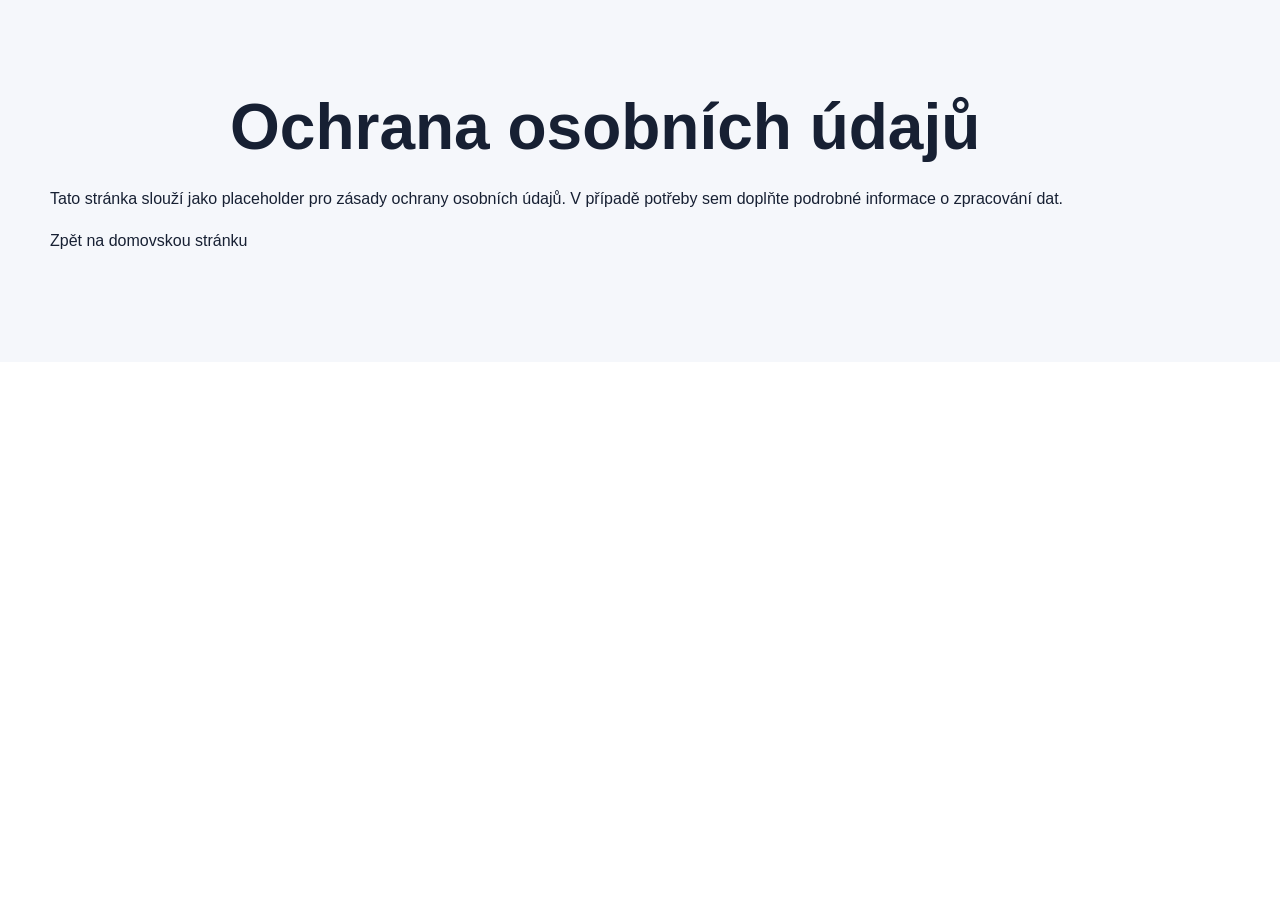
==== privacy.html @ f129d0da "Hopefully finished contact form, with security" ====
<!DOCTYPE html>
<html lang="cs">
<head>
  <meta charset="UTF-8" />
  <meta name="viewport" content="width=device-width, initial-scale=1.0" />
  <title>Ochrana osobních údajů | 1Fin s.r.o.</title>
  <link rel="stylesheet" href="css/style.css" />
</head>
<body>
  <main class="section section-muted">
    <div class="container">
      <h1>Ochrana osobních údajů</h1>
      <p>Tato stránka slouží jako placeholder pro zásady ochrany osobních údajů. V případě potřeby sem doplňte podrobné informace o zpracování dat.</p>
      <p><a href="index.html">Zpět na domovskou stránku</a></p>
    </div>
  </main>
</body>
</html>
---- css/style.css ----
:root {
  --color-navy: #173657;
  --color-navy-dark: #102942;
  --color-blue: #2563eb;
  --color-blue-dark: #1d4ed8;
  --color-bg: #ffffff;
  --color-section: #f5f7fb;
  --color-text: #172033;
  --color-muted: #667085;
  --color-border: #e5e9f2;
  --color-white: #ffffff;

  --container: 1180px;
  --radius: 20px;
  --shadow: 0 24px 60px rgba(15, 23, 42, 0.12);
}

* {
  box-sizing: border-box;
}

html {
  scroll-behavior: smooth;
}

body {
  margin: 0;
  font-family: Arial, Helvetica, sans-serif;
  color: var(--color-text);
  background: var(--color-bg);
  line-height: 1.6;
}

a {
  color: inherit;
  text-decoration: none;
}

p {
  margin-top: 0;
}

.container {
  width: min(100% - 40px, var(--container));
  margin: 0 auto;
}

/* Header */

.site-header {
  position: sticky;
  top: 0;
  z-index: 50;
  background: rgba(255, 255, 255, 0.96);
  border-bottom: 1px solid var(--color-border);
  backdrop-filter: blur(12px);
}

.header-inner {
  min-height: 78px;
  display: flex;
  align-items: center;
  justify-content: space-between;
  gap: 24px;
}

.brand {
  display: inline-flex;
  align-items: center;
  gap: 12px;
  font-weight: 800;
}

.brand-mark {
  width: 42px;
  height: 42px;
  border-radius: 14px;
  display: grid;
  place-items: center;
  background: var(--color-navy);
  color: var(--color-white);
  font-size: 15px;
  letter-spacing: 0;
}

.brand-text {
  font-size: 18px;
}

.nav {
  display: flex;
  align-items: center;
  gap: 10px;
}

.nav a {
  padding: 10px 14px;
  border-radius: 12px;
  color: #4b5563;
  font-weight: 700;
  font-size: 15px;
}

.nav a:hover {
  background: #eef4ff;
  color: var(--color-blue);
}

.header-actions {
  display: flex;
  align-items: center;
  gap: 12px;
}

.language-switch {
  display: inline-flex;
  padding: 4px;
  background: #eef2f7;
  border-radius: 999px;
}

.language-switch a {
  padding: 7px 10px;
  border-radius: 999px;
  color: #536174;
  font-weight: 800;
  font-size: 13px;
}

.language-switch a.active {
  background: var(--color-white);
  color: var(--color-blue);
  box-shadow: 0 4px 12px rgba(15, 23, 42, 0.08);
}

.language-select-wrap {
  display: flex;
  align-items: center;
  gap: 10px;
  font-weight: 800;
  color: #4b5563;
}

.language-select {
  min-height: 42px;
  padding: 8px 38px 8px 14px;
  border: 2px solid var(--color-blue);
  border-radius: 12px;
  background: white;
  color: var(--color-text);
  font: inherit;
  font-weight: 700;
  cursor: pointer;
}

.language-select:focus {
  outline: none;
  box-shadow: 0 0 0 4px rgba(37, 99, 235, 0.16);
}

/* Buttons */

.btn {
  display: inline-flex;
  align-items: center;
  justify-content: center;
  min-height: 48px;
  padding: 13px 22px;
  border-radius: 14px;
  border: 1px solid transparent;
  font-weight: 800;
  line-height: 1;
  transition: transform 0.15s ease, background 0.15s ease, border-color 0.15s ease;
}

.btn:hover {
  transform: translateY(-1px);
}

.btn-small {
  min-height: 42px;
  padding: 10px 18px;
  border-radius: 12px;
}

.btn-primary {
  background: var(--color-blue);
  color: var(--color-white);
}

.btn-primary:hover {
  background: var(--color-blue-dark);
}

.btn-light {
  background: var(--color-white);
  color: var(--color-navy);
}

.btn-outline {
  color: var(--color-white);
  border-color: rgba(255, 255, 255, 0.35);
  background: rgba(255, 255, 255, 0.04);
}

.btn-outline:hover {
  border-color: rgba(255, 255, 255, 0.7);
}

.btn-secondary {
  background: var(--color-white);
  color: var(--color-navy);
  border-color: var(--color-border);
}

/* Hero */

.hero {
  padding: 92px 0 104px;
  background:
    radial-gradient(circle at 80% 20%, rgba(37, 99, 235, 0.32), transparent 28%),
    linear-gradient(135deg, var(--color-navy-dark), var(--color-navy));
  color: var(--color-white);
}

.hero-grid {
  max-width: 840px;
  margin: 0 auto;
  text-align: center;
}

.badge {
  width: fit-content;
  margin: 0 auto 26px;
  padding: 8px 16px;
  border-radius: 999px;
  background: rgba(255, 255, 255, 0.12);
  color: #dbeafe;
  font-weight: 800;
  font-size: 14px;
}

h1,
h2,
h3 {
  margin-top: 0;
  line-height: 1.1;
}

h1 {
  max-width: 820px;
  margin-left: auto;
  margin-right: auto;
  margin-bottom: 24px;
  font-size: 64px;
  letter-spacing: 0;
}

h2 {
  margin-bottom: 18px;
  font-size: 44px;
  letter-spacing: 0;
}

h3 {
  margin-bottom: 12px;
  font-size: 21px;
}

.hero-text {
  max-width: 620px;
  margin-left: auto;
  margin-right: auto;
  margin-bottom: 34px;
  color: #d6e2f0;
  font-size: 20px;
}

.hero-actions {
  display: flex;
  flex-wrap: wrap;
  justify-content: center;
  gap: 14px;
  margin-bottom: 54px;
}

.hero-stats {
  display: grid;
  grid-template-columns: repeat(3, 1fr);
  max-width: 650px;
  margin: 0 auto;
  padding-top: 28px;
  border-top: 1px solid rgba(255, 255, 255, 0.16);
  gap: 24px;
}

.hero-stats strong {
  display: block;
  font-size: 26px;
  line-height: 1.1;
}

.hero-stats span {
  color: #b8c7d9;
  font-size: 14px;
}

/* Sections */

.section {
  padding: 92px 0;
}

.section-muted {
  background: var(--color-section);
}

.section-label {
  margin-bottom: 12px;
  color: var(--color-blue);
  font-weight: 900;
  text-transform: uppercase;
  font-size: 13px;
  letter-spacing: 0;
}

.section-label.light {
  color: #bfdbfe;
}

.split {
  display: grid;
  grid-template-columns: 0.85fr 1.15fr;
  gap: 72px;
  align-items: start;
}

.section-text {
  color: var(--color-muted);
  font-size: 18px;
}

.section-text p:last-child {
  margin-bottom: 0;
}

.section-heading {
  max-width: 760px;
  margin-bottom: 38px;
}

.section-heading p {
  color: var(--color-muted);
  font-size: 18px;
}

/* Cards */

.cards-grid {
  display: grid;
  grid-template-columns: repeat(3, 1fr);
  grid-auto-rows: 1fr;
  gap: 22px;
  align-items: stretch;
}

.card {
  display: flex;
  flex-direction: column;
  height: 100%;
  min-height: 310px;
  padding: 26px;
  border: 1px solid var(--color-border);
  border-radius: var(--radius);
  background: var(--color-white);
  box-shadow: 0 14px 34px rgba(15, 23, 42, 0.06);
}

.card-active {
  border-color: rgba(37, 99, 235, 0.26);
  box-shadow: 0 18px 44px rgba(15, 23, 42, 0.1);
}

.card-active .card-icon {
  background: #dbeafe;
}

.card-icon {
  width: 58px;
  height: 58px;
  margin-bottom: 22px;
  border-radius: 16px;
  display: grid;
  place-items: center;
  background: #eef4ff;
  font-size: 28px;
}

.card p {
  margin-bottom: 0;
  color: var(--color-muted);
}

.card-active p {
  flex: 1;
  margin-bottom: 22px;
}

.card-button {
  width: 100%;
  margin-top: auto;
  min-height: 50px;
  padding-left: 16px;
  padding-right: 16px;
  text-align: center;
  line-height: 1.15;
}

/* Dark section */

.dark-section {
  background:
    radial-gradient(circle at 15% 20%, rgba(37, 99, 235, 0.24), transparent 28%),
    var(--color-navy-dark);
  color: var(--color-white);
}

.light-text {
  color: #d6e2f0;
}

/* Price */

.price-box {
  display: grid;
  grid-template-columns: 0.9fr 1.1fr;
  gap: 52px;
  align-items: center;
  padding: 42px;
  border: 1px solid var(--color-border);
  border-radius: 28px;
  background: var(--color-white);
  box-shadow: var(--shadow);
}

.price-box p:last-child {
  margin-bottom: 0;
  color: var(--color-muted);
  font-size: 18px;
}

/* Advisor */

.advisor-section {
  background:
    linear-gradient(180deg, #f5f7fb 0%, #ffffff 100%);
}

.advisor-grid {
  display: grid;
  grid-template-columns: minmax(320px, 1fr) minmax(320px, 1fr);
  grid-auto-rows: auto;
  gap: 72px;
  align-items: start;
}

.advisor-grid > .contact-panel {
  grid-column: 1 / -1;
}

.advisor-image-card {
  position: relative;
  overflow: hidden;
  min-height: 560px;
  border-radius: 24px;
  background: var(--color-navy);
  box-shadow: var(--shadow);
}

.advisor-image {
  display: block;
  width: 100%;
  height: 100%;
  min-height: 560px;
  object-fit: cover;
  object-position: center;
}

.advisor-badge {
  position: absolute;
  left: 28px;
  bottom: 28px;
  max-width: calc(100% - 56px);
  padding: 14px 18px;
  border-radius: 16px;
  background: rgba(255, 255, 255, 0.94);
  color: var(--color-navy);
  font-weight: 900;
  box-shadow: 0 14px 34px rgba(15, 23, 42, 0.18);
}

.advisor-content {
  max-width: 650px;
}

.advisor-content h2 {
  max-width: 620px;
}

.advisor-text {
  display: grid;
  gap: 14px;
  margin-top: 24px;
  color: var(--color-muted);
  font-size: 18px;
}

.advisor-text p {
  margin: 0;
}

.advisor-benefits {
  display: grid;
  gap: 14px;
  margin-top: 34px;
}

.advisor-benefit {
  display: grid;
  grid-template-columns: 46px 1fr;
  gap: 16px;
  align-items: center;
  padding: 16px 18px;
  border: 1px solid var(--color-border);
  border-radius: 18px;
  background: var(--color-white);
  color: #344054;
  font-weight: 800;
  box-shadow: 0 10px 24px rgba(15, 23, 42, 0.05);
}

.advisor-benefit-icon {
  width: 46px;
  height: 46px;
  border-radius: 14px;
  display: grid;
  place-items: center;
  background: #eef4ff;
  color: var(--color-blue);
  font-size: 14px;
  font-weight: 900;
}

.contact-panel {
  background: var(--color-white);
  padding: 28px;
  border-radius: 28px;
  box-shadow: var(--shadow);
  width: 100%;
}

/* Prevent the advisor grid from forcing horizontal overflow when the
   container is narrower than the two 320px minimum columns. Collapse to
   a single column on narrower viewports. */
@media (max-width: 1100px) {
  .advisor-grid {
    grid-template-columns: 1fr;
    gap: 34px;
  }

  .advisor-grid > .contact-panel {
    grid-column: 1 / -1;
  }
}

/* Turnstile widget wrapper: ensure it cannot force the form wider than
   the container */
.turnstile-wrapper,
.cf-turnstile {
  width: 100%;
  max-width: 100%;
  box-sizing: border-box;
  display: block;
}

.turnstile-wrapper iframe {
  max-width: 100%;
  width: 100%;
  box-sizing: border-box;
}

.contact-form-heading {
  margin-top: 0;
  margin-bottom: 18px;
  font-size: 28px;
}

.contact-form {
  display: grid;
  gap: 14px;
}

.contact-fieldset {
  display: grid;
  grid-template-columns: repeat(2, minmax(0, 1fr));
  gap: 14px;
  border: 1px solid var(--color-border);
  border-radius: 22px;
  padding: 20px;
  background: #f8fbff;
}

.contact-fieldset > legend {
  grid-column: 1 / -1;
}

.contact-legend {
  margin: 0 0 8px;
  color: var(--color-blue);
  font-weight: 800;
  font-size: 16px;
}

.form-row {
  display: grid;
  gap: 8px;
  margin-bottom: 0;
  min-width: 0;
}

.form-row-full {
  grid-column: 1 / -1;
}

.contact-form label,
.contact-form .checkbox-label {
  display: block;
  font-weight: 700;
  color: var(--color-text);
  margin-bottom: 4px;
}

.contact-form input[type="text"],
.contact-form input[type="email"],
.contact-form input[type="tel"],
.contact-form textarea {
  width: 100%;
  min-height: 48px;
  padding: 12px 14px;
  border: 1px solid var(--color-border);
  border-radius: 14px;
  background: var(--color-white);
  color: var(--color-text);
  font: inherit;
}

.contact-form input[type="checkbox"] {
  width: 20px;
  height: 20px;
  min-width: 20px;
  min-height: 20px;
  margin: 2px 0 0 0;
  flex: 0 0 auto;
  cursor: pointer;
}

.contact-form textarea {
  min-height: 118px;
  resize: vertical;
}

.contact-form input.sr-only {
  width: 1px;
  height: 1px;
  min-height: 0;
  padding: 0;
}

.checkbox-grid {
  display: grid;
  grid-template-columns: repeat(3, minmax(0, 1fr));
  grid-auto-rows: 1fr;
  gap: 12px;
  align-items: stretch;
  min-width: 0;
}

.checkbox-grid label {
  display: flex;
  align-items: flex-start;
  justify-content: flex-start;
  gap: 10px;
  padding: 13px 14px;
  border: 1px solid var(--color-border);
  border-radius: 18px;
  background: var(--color-white);
  cursor: pointer;
  user-select: none;
  width: 100%;
  min-width: 0;
  min-height: 64px;
  text-align: left;
  box-sizing: border-box;
}

.checkbox-grid input {
  margin: 2px 0 0 0;
  width: 20px;
  height: 20px;
  flex: 0 0 auto;
}

.checkbox-grid label span {
  flex: 1;
  min-width: 0;
  width: auto;
  white-space: normal;
  word-break: normal;
  overflow-wrap: break-word;
  writing-mode: horizontal-tb;
  line-height: 1.4;
}

.contact-panel,
.contact-fieldset,
.checkbox-grid {
  max-width: 100%;
  min-width: 0;
}

/* Interests fieldset should take full width so checkbox grid fills available space */
.contact-fieldset.interests-fieldset {
  grid-template-columns: 1fr;
}

.consent-fieldset {
  display: grid;
  gap: 8px;
  padding: 16px 18px;
}

.checkbox-label {
  display: flex;
  gap: 12px;
  align-items: flex-start;
  font-weight: 700;
}

.checkbox-label input {
  margin-top: 4px;
}

.consent-note {
  margin: 8px 0 0;
  font-size: 14px;
  color: var(--color-muted);
}

.consent-note a {
  color: var(--color-blue);
  text-decoration: underline;
}

.turnstile-wrapper {
  margin-top: 6px;
}

.submit-button {
  width: 100%;
  min-height: 52px;
}

.form-status {
  min-height: 40px;
  color: var(--color-navy-dark);
  font-weight: 700;
}

.form-status.error {
  color: #b91c1c;
}

.form-status.success {
  color: #166534;
}

.sr-only {
  position: absolute;
  width: 1px;
  height: 1px;
  padding: 0;
  margin: -1px;
  overflow: hidden;
  clip: rect(0, 0, 0, 0);
  white-space: nowrap;
  border: 0;
}

/* Footer */

.site-footer {
  padding: 28px 0;
  border-top: 1px solid var(--color-border);
  background: var(--color-white);
  color: var(--color-muted);
}

.footer-inner {
  display: flex;
  justify-content: space-between;
  gap: 24px;
  align-items: center;
}

.footer-inner p {
  margin: 0;
}

.footer-inner a {
  font-weight: 800;
  color: var(--color-blue);
}

/* Responsive */

@media (max-width: 1050px) {
  .checkbox-grid {
    grid-template-columns: repeat(2, minmax(0, 1fr));
  }

  .header-inner {
    flex-wrap: wrap;
    padding: 16px 0;
  }

  .nav {
    order: 3;
    width: 100%;
    justify-content: center;
    flex-wrap: wrap;
  }

  .cards-grid {
    grid-template-columns: repeat(2, 1fr);
  }

  h1 {
    font-size: 52px;
  }

  h2 {
    font-size: 38px;
  }

  .split,
  .price-box,
  .advisor-grid {
    grid-template-columns: 1fr;
  }

  .advisor-content {
    max-width: none;
  }

  .contact-fieldset {
    grid-template-columns: 1fr;
  }

}

@media (max-width: 680px) {
  .container {
    width: min(100% - 32px, var(--container));
  }

  .checkbox-grid {
    grid-template-columns: 1fr;
  }

  .site-header {
    position: static;
  }

  .header-inner {
    min-height: 0;
    gap: 12px;
    padding: 12px 0 14px;
  }

  .hero {
    padding: 42px 0 48px;
  }

  .hero-grid {
    text-align: left;
  }

  .section {
    padding: 52px 0;
  }

  .header-actions {
    width: 100%;
    display: grid;
    grid-template-columns: 1fr auto;
    gap: 10px;
  }

  .nav {
    order: 3;
    width: 100%;
    display: grid;
    grid-template-columns: repeat(4, 1fr);
    justify-content: flex-start;
    gap: 6px;
  }

  .nav a {
    min-height: 38px;
    padding: 8px 6px;
    display: flex;
    align-items: center;
    justify-content: center;
    border-radius: 10px;
    background: #f5f7fb;
    font-size: 13px;
    text-align: center;
  }

  h1 {
    font-size: 32px;
    letter-spacing: 0;
  }

  h2 {
    font-size: 28px;
  }

  h3 {
    font-size: 19px;
  }

  .hero-text {
    margin-bottom: 26px;
    font-size: 16px;
  }

  .badge {
    margin: 0 0 18px;
    font-size: 12px;
  }

  .hero-actions {
    margin-bottom: 32px;
    gap: 10px;
  }

  .hero-stats {
    grid-template-columns: repeat(3, 1fr);
    gap: 8px;
    padding-top: 22px;
  }

  .hero-stats strong {
    font-size: 20px;
  }

  .hero-stats span {
    font-size: 12px;
  }

  .hero-actions .btn {
    width: 100%;
  }

  .split,
  .advisor-grid {
    gap: 28px;
  }

  .section-text,
  .section-heading p {
    font-size: 16px;
  }

  .section-heading {
    margin-bottom: 26px;
  }

  .cards-grid {
    grid-template-columns: 1fr;
    grid-auto-rows: auto;
    gap: 16px;
  }

  .card {
    height: auto;
    min-height: auto;
    padding: 20px;
    border-radius: 16px;
  }

  .card-icon {
    width: 48px;
    height: 48px;
    margin-bottom: 16px;
    border-radius: 14px;
    font-size: 24px;
  }

  .card p {
    margin-bottom: 18px;
    font-size: 15px;
  }

  .card-button {
    min-height: 46px;
    padding: 12px 14px;
  }

  .price-box {
    gap: 18px;
    padding: 22px;
    border-radius: 20px;
  }

  .price-box p:last-child {
    font-size: 16px;
  }

  .footer-inner {
    flex-direction: column;
    align-items: flex-start;
  }
}

@media (max-width: 680px) {
  .brand-text {
    font-size: 16px;
  }

  .language-select-wrap {
    min-width: 0;
  }

  .language-select-wrap label {
    position: absolute;
    width: 1px;
    height: 1px;
    overflow: hidden;
    clip: rect(0 0 0 0);
    white-space: nowrap;
  }

  .language-select {
    width: 100%;
    min-width: 0;
    min-height: 42px;
    padding-left: 12px;
    padding-right: 32px;
    font-size: 14px;
  }

  .advisor-grid {
    gap: 34px;
  }

  .contact-panel {
    padding: 20px;
  }

  .checkbox-grid {
    grid-template-columns: 1fr;
  }

  .advisor-image-card {
    min-height: auto;
    border-radius: 18px;
  }

  .advisor-image {
    min-height: 0;
    aspect-ratio: 4 / 3;
  }

  .advisor-badge {
    left: 18px;
    bottom: 18px;
    max-width: calc(100% - 36px);
  }

  .advisor-text {
    font-size: 16px;
  }

  .advisor-benefit {
    grid-template-columns: 40px 1fr;
    padding: 14px;
    border-radius: 14px;
    font-size: 14px;
  }

  .advisor-benefit-icon {
    width: 40px;
    height: 40px;
  }
}

@media (max-width: 360px) {
  .hero-stats {
    grid-template-columns: 1fr;
    gap: 12px;
  }

  .hero-stats div {
    display: flex;
    align-items: baseline;
    justify-content: space-between;
    gap: 16px;
  }

  .hero-stats span {
    max-width: 150px;
    text-align: right;
  }
}
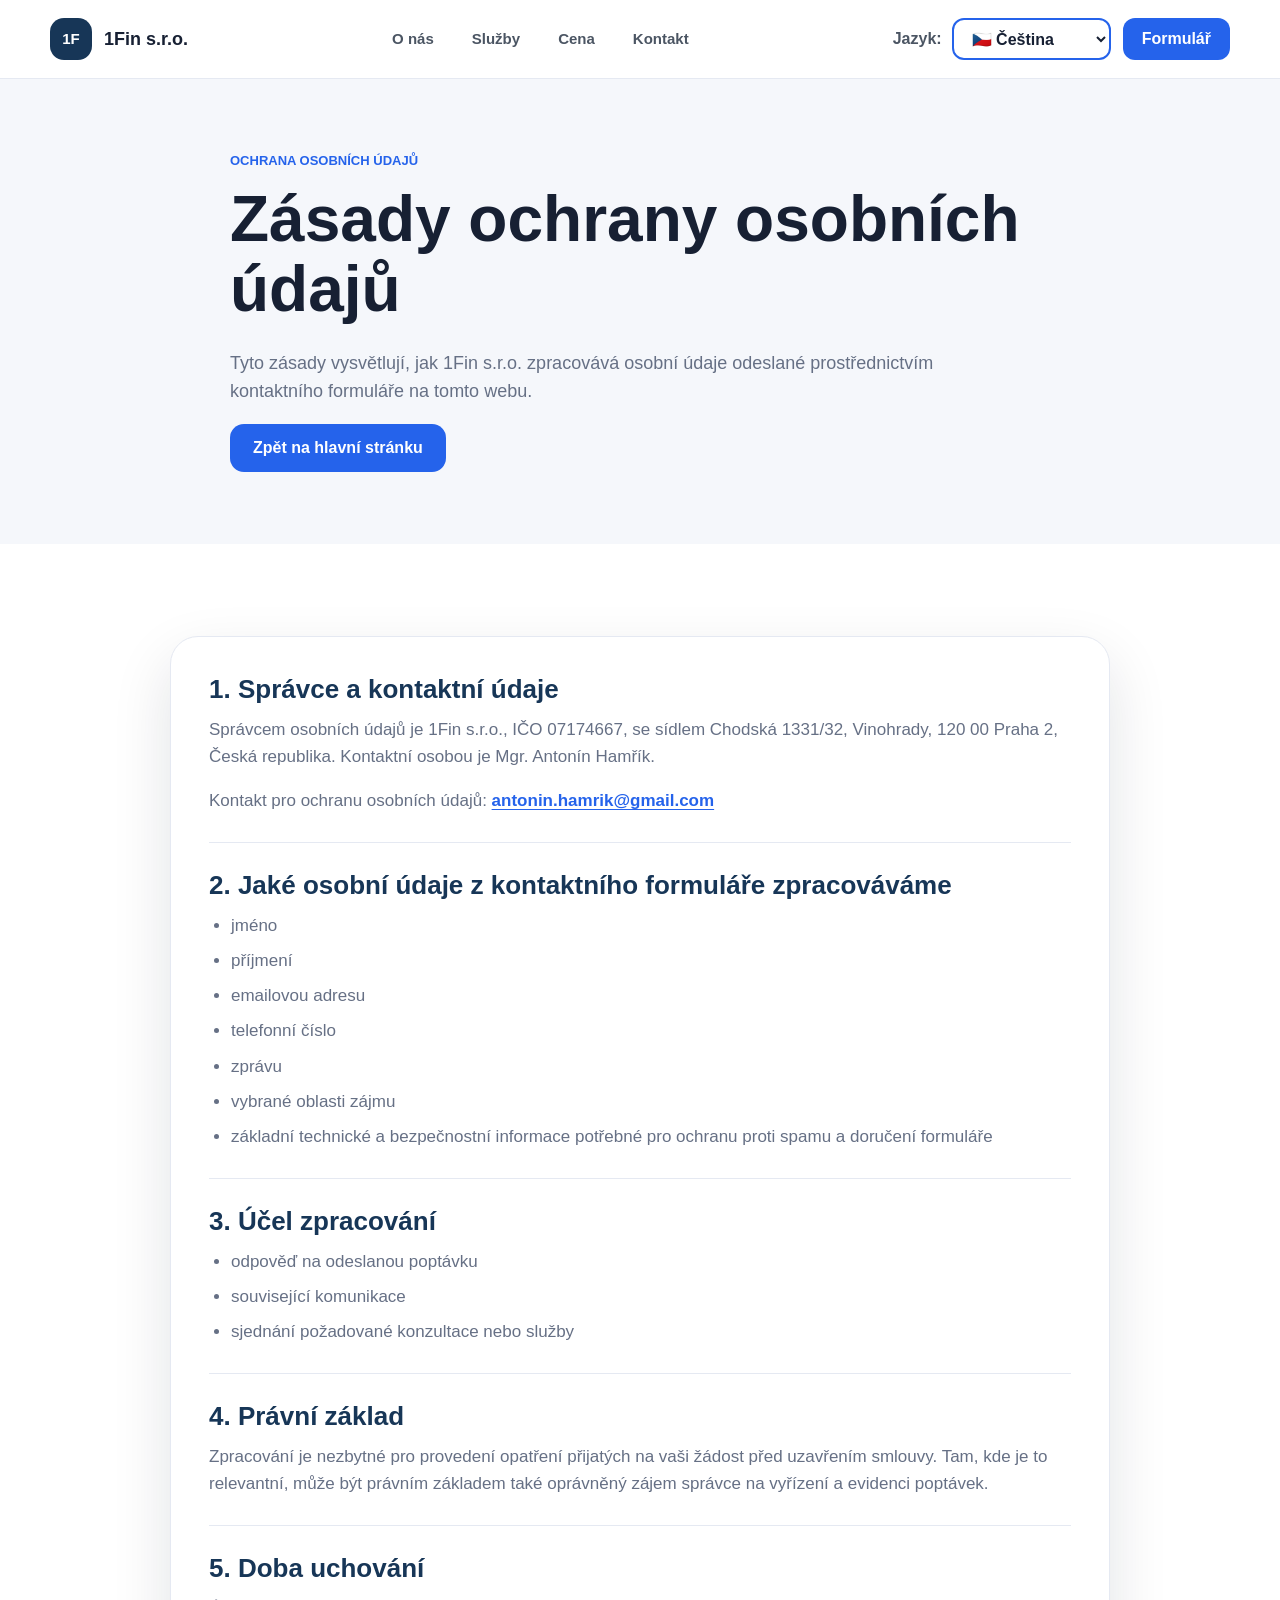
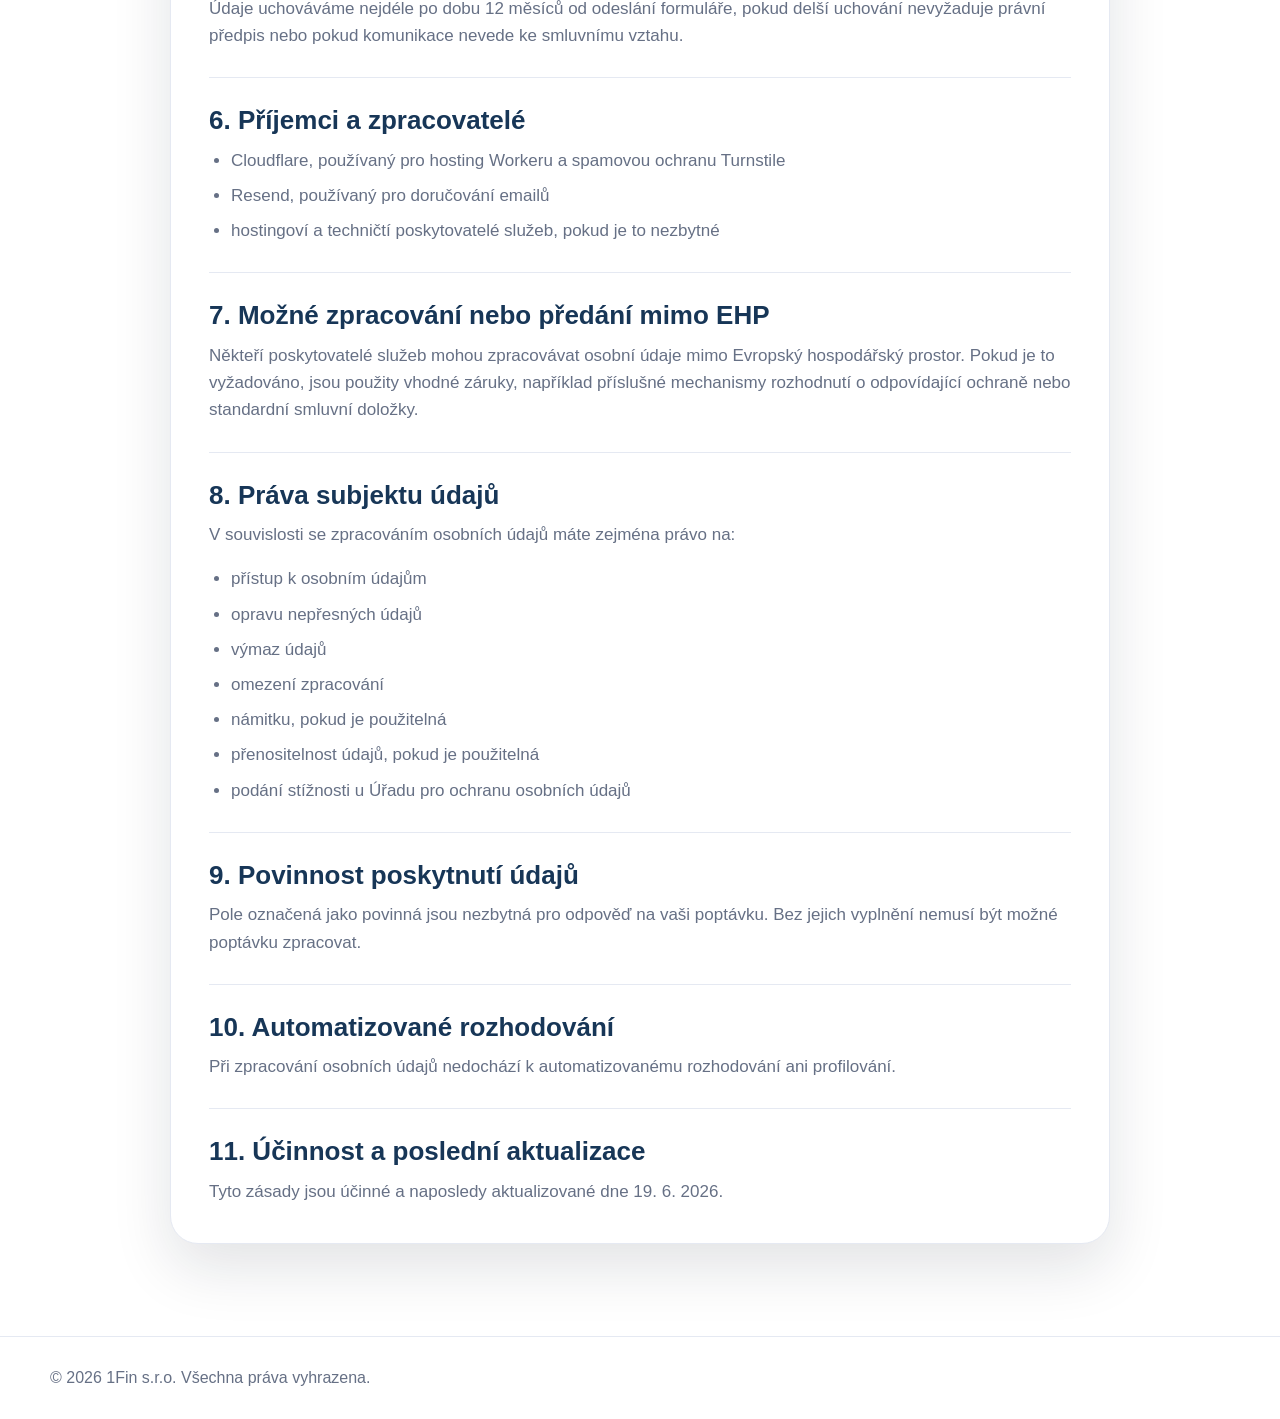
==== commit 1b2394ea: "Privacy policy page" ====
--- a/privacy.html
+++ b/privacy.html
@@ -3,16 +3,192 @@
 <head>
   <meta charset="UTF-8" />
   <meta name="viewport" content="width=device-width, initial-scale=1.0" />
+
   <title>Ochrana osobních údajů | 1Fin s.r.o.</title>
+  <meta
+    name="description"
+    content="Informace o zpracování osobních údajů při použití kontaktního formuláře 1Fin s.r.o."
+  />
+
   <link rel="stylesheet" href="css/style.css" />
 </head>
-<body>
-  <main class="section section-muted">
-    <div class="container">
-      <h1>Ochrana osobních údajů</h1>
-      <p>Tato stránka slouží jako placeholder pro zásady ochrany osobních údajů. V případě potřeby sem doplňte podrobné informace o zpracování dat.</p>
-      <p><a href="index.html">Zpět na domovskou stránku</a></p>
+<body data-page="privacy">
+  <header class="site-header">
+    <div class="container header-inner">
+      <a href="index.html" class="brand" aria-label="1Fin s.r.o.">
+        <span class="brand-mark">1F</span>
+        <span class="brand-text">1Fin s.r.o.</span>
+      </a>
+
+      <nav class="nav" aria-label="Hlavní navigace">
+        <a href="index.html#about" data-i18n="navAbout">O nás</a>
+        <a href="index.html#services" data-i18n="navServices">Služby</a>
+        <a href="index.html#price" data-i18n="navPrice">Cena</a>
+        <a href="index.html#contact" data-i18n="navContact">Kontakt</a>
+      </nav>
+
+      <div class="header-actions">
+        <div class="language-select-wrap">
+          <label for="language-select" data-i18n="languageLabel">Jazyk:</label>
+
+          <select id="language-select" class="language-select">
+            <option value="cs">🇨🇿 Čeština</option>
+            <option value="en">🇬🇧 English</option>
+          </select>
+        </div>
+
+        <a
+          href="https://pojisteni.1fin.cz/"
+          class="btn btn-small btn-primary"
+          target="_blank"
+          rel="noopener"
+          data-i18n="formShort"
+        >
+          Formulář
+        </a>
+      </div>
     </div>
+  </header>
+
+  <main>
+    <section class="section section-muted privacy-hero">
+      <div class="container privacy-intro">
+        <p class="section-label" data-i18n="privacyLabel">Ochrana osobních údajů</p>
+        <h1 data-i18n="privacyTitle">Zásady ochrany osobních údajů</h1>
+        <p data-i18n="privacyIntro">
+          Tyto zásady vysvětlují, jak 1Fin s.r.o. zpracovává osobní údaje
+          odeslané prostřednictvím kontaktního formuláře na tomto webu.
+        </p>
+        <a href="index.html#contact" class="btn btn-primary" data-i18n="privacyBackButton">
+          Zpět na hlavní stránku
+        </a>
+      </div>
+    </section>
+
+    <section class="section">
+      <div class="container privacy-layout">
+        <article class="privacy-panel">
+          <section class="privacy-section" aria-labelledby="controller-heading">
+            <h2 id="controller-heading" data-i18n="privacyControllerTitle">1. Správce a kontaktní údaje</h2>
+            <p data-i18n="privacyControllerText">
+              Správcem osobních údajů je 1Fin s.r.o., IČO 07174667, se sídlem
+              Chodská 1331/32, Vinohrady, 120 00 Praha 2, Česká republika.
+              Kontaktní osobou je Mgr. Antonín Hamřík.
+            </p>
+            <p>
+              <span data-i18n="privacyContactEmailLabel">Kontakt pro ochranu osobních údajů:</span>
+              <a href="mailto:antonin.hamrik@gmail.com">antonin.hamrik@gmail.com</a>
+            </p>
+          </section>
+
+          <section class="privacy-section" aria-labelledby="data-heading">
+            <h2 id="data-heading" data-i18n="privacyDataTitle">2. Jaké osobní údaje z kontaktního formuláře zpracováváme</h2>
+            <ul>
+              <li data-i18n="privacyDataFirstName">jméno</li>
+              <li data-i18n="privacyDataLastName">příjmení</li>
+              <li data-i18n="privacyDataEmail">emailovou adresu</li>
+              <li data-i18n="privacyDataPhone">telefonní číslo</li>
+              <li data-i18n="privacyDataMessage">zprávu</li>
+              <li data-i18n="privacyDataInterests">vybrané oblasti zájmu</li>
+              <li data-i18n="privacyDataTechnical">základní technické a bezpečnostní informace potřebné pro ochranu proti spamu a doručení formuláře</li>
+            </ul>
+          </section>
+
+          <section class="privacy-section" aria-labelledby="purpose-heading">
+            <h2 id="purpose-heading" data-i18n="privacyPurposeTitle">3. Účel zpracování</h2>
+            <ul>
+              <li data-i18n="privacyPurposeReply">odpověď na odeslanou poptávku</li>
+              <li data-i18n="privacyPurposeCommunication">související komunikace</li>
+              <li data-i18n="privacyPurposeConsultation">sjednání požadované konzultace nebo služby</li>
+            </ul>
+          </section>
+
+          <section class="privacy-section" aria-labelledby="legal-heading">
+            <h2 id="legal-heading" data-i18n="privacyLegalTitle">4. Právní základ</h2>
+            <p data-i18n="privacyLegalText">
+              Zpracování je nezbytné pro provedení opatření přijatých na vaši
+              žádost před uzavřením smlouvy. Tam, kde je to relevantní, může
+              být právním základem také oprávněný zájem správce na vyřízení a
+              evidenci poptávek.
+            </p>
+          </section>
+
+          <section class="privacy-section" aria-labelledby="retention-heading">
+            <h2 id="retention-heading" data-i18n="privacyRetentionTitle">5. Doba uchování</h2>
+            <p data-i18n="privacyRetentionText">
+              Údaje uchováváme nejdéle po dobu 12 měsíců od odeslání
+              formuláře, pokud delší uchování nevyžaduje právní předpis nebo
+              pokud komunikace nevede ke smluvnímu vztahu.
+            </p>
+          </section>
+
+          <section class="privacy-section" aria-labelledby="recipients-heading">
+            <h2 id="recipients-heading" data-i18n="privacyRecipientsTitle">6. Příjemci a zpracovatelé</h2>
+            <ul>
+              <li data-i18n="privacyRecipientCloudflare">Cloudflare, používaný pro hosting Workeru a spamovou ochranu Turnstile</li>
+              <li data-i18n="privacyRecipientResend">Resend, používaný pro doručování emailů</li>
+              <li data-i18n="privacyRecipientProviders">hostingoví a techničtí poskytovatelé služeb, pokud je to nezbytné</li>
+            </ul>
+          </section>
+
+          <section class="privacy-section" aria-labelledby="transfer-heading">
+            <h2 id="transfer-heading" data-i18n="privacyTransferTitle">7. Možné zpracování nebo předání mimo EHP</h2>
+            <p data-i18n="privacyTransferText">
+              Někteří poskytovatelé služeb mohou zpracovávat osobní údaje mimo
+              Evropský hospodářský prostor. Pokud je to vyžadováno, jsou
+              použity vhodné záruky, například příslušné mechanismy rozhodnutí
+              o odpovídající ochraně nebo standardní smluvní doložky.
+            </p>
+          </section>
+
+          <section class="privacy-section" aria-labelledby="rights-heading">
+            <h2 id="rights-heading" data-i18n="privacyRightsTitle">8. Práva subjektu údajů</h2>
+            <p data-i18n="privacyRightsIntro">V souvislosti se zpracováním osobních údajů máte zejména právo na:</p>
+            <ul>
+              <li data-i18n="privacyRightAccess">přístup k osobním údajům</li>
+              <li data-i18n="privacyRightRectification">opravu nepřesných údajů</li>
+              <li data-i18n="privacyRightErasure">výmaz údajů</li>
+              <li data-i18n="privacyRightRestriction">omezení zpracování</li>
+              <li data-i18n="privacyRightObjection">námitku, pokud je použitelná</li>
+              <li data-i18n="privacyRightPortability">přenositelnost údajů, pokud je použitelná</li>
+              <li data-i18n="privacyRightComplaint">podání stížnosti u Úřadu pro ochranu osobních údajů</li>
+            </ul>
+          </section>
+
+          <section class="privacy-section" aria-labelledby="mandatory-heading">
+            <h2 id="mandatory-heading" data-i18n="privacyMandatoryTitle">9. Povinnost poskytnutí údajů</h2>
+            <p data-i18n="privacyMandatoryText">
+              Pole označená jako povinná jsou nezbytná pro odpověď na vaši
+              poptávku. Bez jejich vyplnění nemusí být možné poptávku zpracovat.
+            </p>
+          </section>
+
+          <section class="privacy-section" aria-labelledby="automated-heading">
+            <h2 id="automated-heading" data-i18n="privacyAutomatedTitle">10. Automatizované rozhodování</h2>
+            <p data-i18n="privacyAutomatedText">
+              Při zpracování osobních údajů nedochází k automatizovanému
+              rozhodování ani profilování.
+            </p>
+          </section>
+
+          <section class="privacy-section" aria-labelledby="updated-heading">
+            <h2 id="updated-heading" data-i18n="privacyUpdatedTitle">11. Účinnost a poslední aktualizace</h2>
+            <p>
+              <span data-i18n="privacyUpdatedText">Tyto zásady jsou účinné a naposledy aktualizované dne</span>
+              <time datetime="2026-06-19" data-i18n="privacyUpdatedDate">19. 6. 2026</time>.
+            </p>
+          </section>
+        </article>
+      </div>
+    </section>
   </main>
+
+  <footer class="site-footer">
+    <div class="container footer-inner">
+      <p data-i18n="footerText">© 2026 1Fin s.r.o. Všechna práva vyhrazena.</p>
+    </div>
+  </footer>
+
+  <script src="js/main.js?v=3"></script>
 </body>
 </html>
--- a/css/style.css
+++ b/css/style.css
@@ -796,6 +796,84 @@
   border: 0;
 }
 
+/* Privacy page */
+
+.privacy-hero {
+  padding: 72px 0;
+}
+
+.privacy-intro {
+  max-width: 820px;
+}
+
+.privacy-intro h1 {
+  margin-left: 0;
+  margin-right: 0;
+}
+
+.privacy-intro p:not(.section-label) {
+  max-width: 720px;
+  color: var(--color-muted);
+  font-size: 18px;
+}
+
+.privacy-layout {
+  max-width: 940px;
+}
+
+.privacy-panel {
+  display: grid;
+  gap: 28px;
+  padding: 38px;
+  border: 1px solid var(--color-border);
+  border-radius: 28px;
+  background: var(--color-white);
+  box-shadow: var(--shadow);
+}
+
+.privacy-section {
+  padding-bottom: 28px;
+  border-bottom: 1px solid var(--color-border);
+}
+
+.privacy-section:last-child {
+  padding-bottom: 0;
+  border-bottom: 0;
+}
+
+.privacy-section h2 {
+  margin-bottom: 12px;
+  color: var(--color-navy);
+  font-size: 26px;
+}
+
+.privacy-section p,
+.privacy-section li {
+  color: var(--color-muted);
+  font-size: 17px;
+}
+
+.privacy-section p:last-child,
+.privacy-section ul:last-child {
+  margin-bottom: 0;
+}
+
+.privacy-section ul {
+  margin: 0;
+  padding-left: 22px;
+}
+
+.privacy-section li + li {
+  margin-top: 8px;
+}
+
+.privacy-section a {
+  color: var(--color-blue);
+  font-weight: 800;
+  text-decoration: underline;
+  text-underline-offset: 3px;
+}
+
 /* Footer */
 
 .site-footer {
@@ -1028,6 +1106,29 @@
     font-size: 16px;
   }
 
+  .privacy-hero {
+    padding: 52px 0;
+  }
+
+  .privacy-intro p:not(.section-label),
+  .privacy-section p,
+  .privacy-section li {
+    font-size: 16px;
+  }
+
+  .privacy-panel {
+    padding: 22px;
+    border-radius: 20px;
+  }
+
+  .privacy-section {
+    padding-bottom: 22px;
+  }
+
+  .privacy-section h2 {
+    font-size: 22px;
+  }
+
   .footer-inner {
     flex-direction: column;
     align-items: flex-start;
